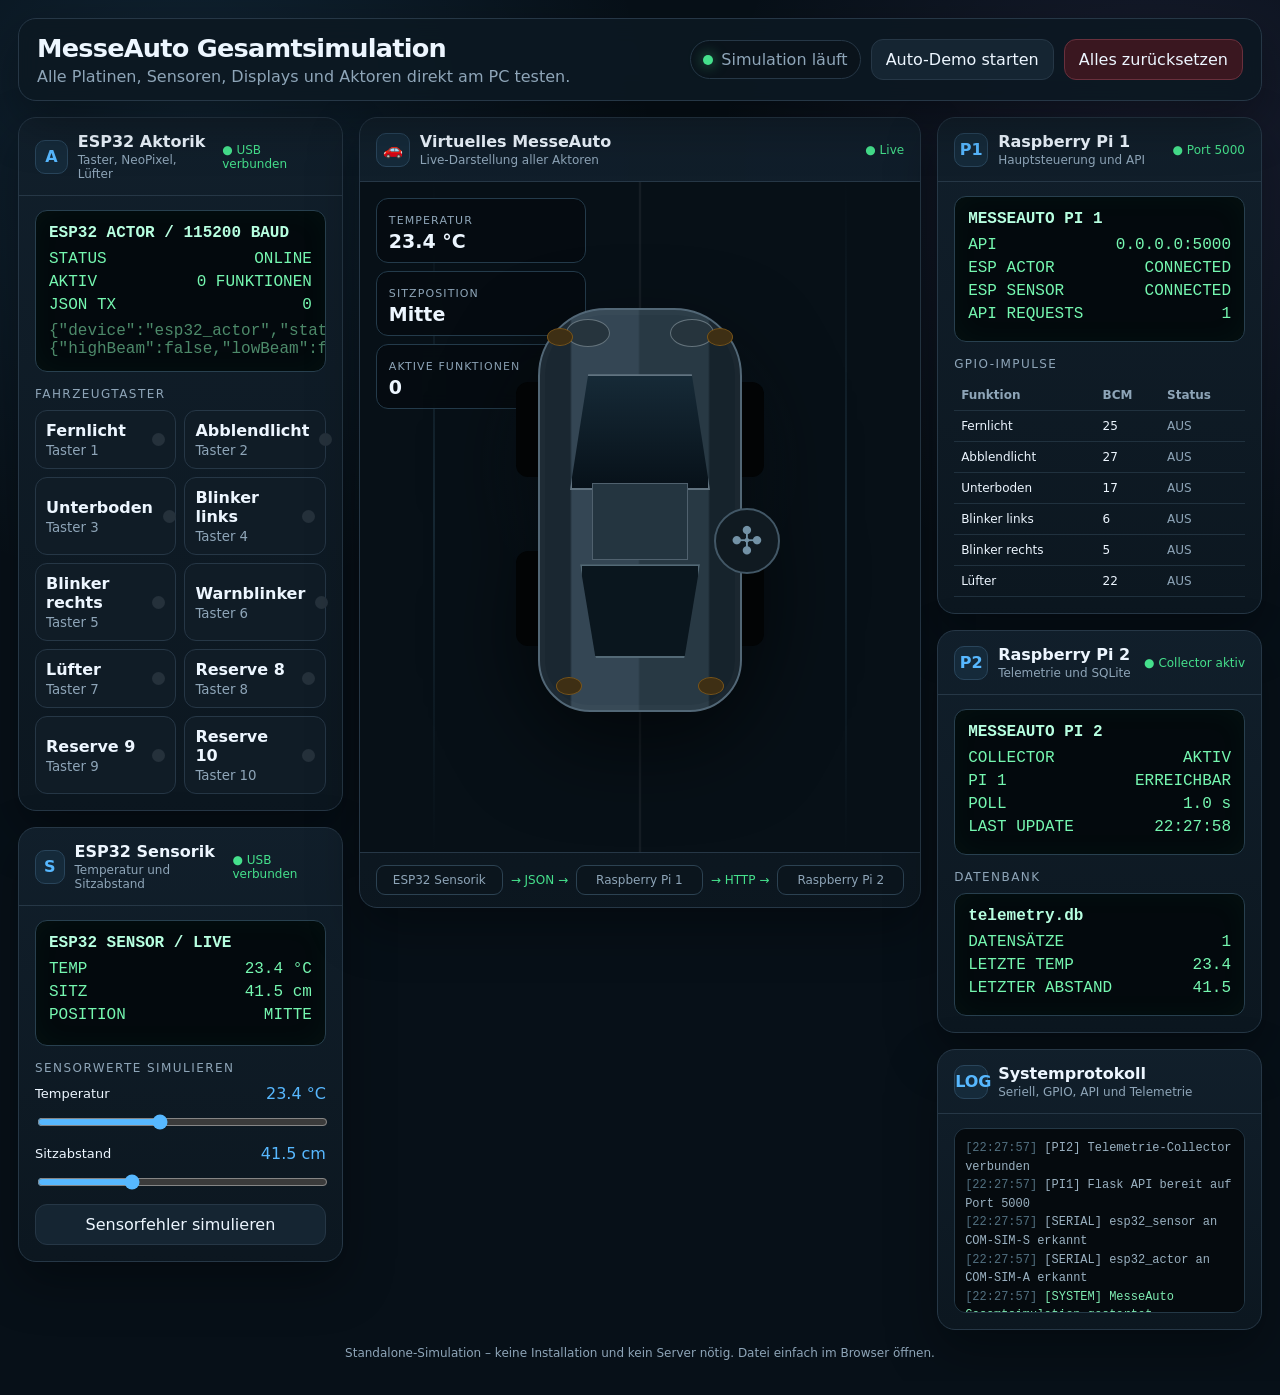
==== simulation/MesseAuto_Simulation.html @ 21290c46 "Add complete PC simulation for all MesseAuto boards" ====
<!DOCTYPE html>
<html lang="de">
<head>
  <meta charset="UTF-8" />
  <meta name="viewport" content="width=device-width, initial-scale=1.0" />
  <title>MesseAuto – Gesamtsimulation</title>
  <style>
    :root {
      --bg: #071018;
      --panel: #0d1822;
      --panel-2: #111f2b;
      --line: #263746;
      --text: #edf6ff;
      --muted: #8ea5b8;
      --ok: #45e08c;
      --warn: #ffb13b;
      --danger: #ff5d6c;
      --blue: #57b8ff;
      --purple: #b28cff;
      --off: #25313b;
      --shadow: 0 20px 50px rgba(0, 0, 0, .34);
    }

    * { box-sizing: border-box; }
    html, body { margin: 0; min-height: 100%; }
    body {
      background:
        radial-gradient(circle at 15% 10%, rgba(87,184,255,.12), transparent 28%),
        radial-gradient(circle at 90% 12%, rgba(178,140,255,.10), transparent 26%),
        var(--bg);
      color: var(--text);
      font-family: Inter, ui-sans-serif, system-ui, -apple-system, BlinkMacSystemFont, "Segoe UI", sans-serif;
    }

    button, input { font: inherit; }
    button { cursor: pointer; }

    .app { width: min(1900px, 100%); margin: 0 auto; padding: 18px; }
    .topbar {
      display: flex;
      gap: 16px;
      align-items: center;
      justify-content: space-between;
      margin-bottom: 16px;
      padding: 14px 18px;
      background: rgba(13,24,34,.92);
      border: 1px solid var(--line);
      border-radius: 18px;
      box-shadow: var(--shadow);
      backdrop-filter: blur(12px);
    }

    .brand h1 { margin: 0; font-size: clamp(22px, 2vw, 34px); letter-spacing: -.03em; }
    .brand p { margin: 4px 0 0; color: var(--muted); }

    .top-actions { display: flex; align-items: center; gap: 10px; flex-wrap: wrap; justify-content: flex-end; }
    .status-pill {
      display: inline-flex; align-items: center; gap: 8px;
      padding: 9px 12px; border-radius: 999px;
      background: #0a131b; border: 1px solid var(--line); color: var(--muted);
    }
    .dot { width: 10px; height: 10px; border-radius: 50%; background: var(--ok); box-shadow: 0 0 14px rgba(69,224,140,.65); }

    .btn {
      border: 1px solid var(--line);
      background: #152532;
      color: var(--text);
      padding: 10px 14px;
      border-radius: 12px;
      transition: transform .12s ease, border-color .12s ease, background .12s ease;
    }
    .btn:hover { transform: translateY(-1px); border-color: #456079; }
    .btn.primary { background: linear-gradient(135deg, #1686d9, #6d55d9); border-color: transparent; }
    .btn.danger { background: #3a1720; border-color: #69303d; }

    .layout {
      display: grid;
      grid-template-columns: minmax(300px, .78fr) minmax(540px, 1.35fr) minmax(300px, .78fr);
      gap: 16px;
      align-items: start;
    }

    .stack { display: grid; gap: 16px; }
    .card {
      background: linear-gradient(180deg, rgba(17,31,43,.98), rgba(12,23,32,.98));
      border: 1px solid var(--line);
      border-radius: 18px;
      box-shadow: var(--shadow);
      overflow: hidden;
    }
    .card-head { display: flex; align-items: center; justify-content: space-between; gap: 12px; padding: 14px 16px; border-bottom: 1px solid var(--line); }
    .card-title { display: flex; align-items: center; gap: 10px; }
    .board-icon { width: 34px; height: 34px; border-radius: 10px; display: grid; place-items: center; background: #152a3a; color: var(--blue); border: 1px solid #29455b; font-weight: 800; }
    .card h2 { margin: 0; font-size: 16px; }
    .sub { color: var(--muted); font-size: 12px; margin-top: 2px; }
    .card-body { padding: 14px 16px 16px; }

    .connection { display: inline-flex; gap: 7px; align-items: center; font-size: 12px; color: var(--ok); }
    .connection.offline { color: var(--danger); }

    .display {
      background: #03090d;
      border: 1px solid #28404f;
      border-radius: 12px;
      min-height: 126px;
      padding: 13px;
      font-family: "SFMono-Regular", Consolas, monospace;
      color: #75f7b0;
      box-shadow: inset 0 0 30px rgba(46,255,133,.04);
      overflow: auto;
    }
    .display .display-title { color: #b7ffe0; font-weight: 700; margin-bottom: 8px; }
    .display-row { display: flex; justify-content: space-between; gap: 14px; margin: 5px 0; }
    .display .dim { color: #4d8a6a; }

    .section-label { margin: 15px 0 9px; color: var(--muted); font-size: 12px; text-transform: uppercase; letter-spacing: .12em; }

    .toggle-grid { display: grid; grid-template-columns: repeat(2, minmax(0, 1fr)); gap: 8px; }
    .switch {
      min-height: 58px;
      border-radius: 12px;
      border: 1px solid var(--line);
      background: #101c26;
      color: var(--text);
      padding: 10px;
      text-align: left;
      display: flex;
      align-items: center;
      justify-content: space-between;
      gap: 10px;
    }
    .switch.on { border-color: rgba(69,224,140,.55); background: rgba(39,117,76,.22); }
    .switch .led { width: 13px; height: 13px; border-radius: 50%; background: var(--off); box-shadow: none; flex: 0 0 auto; }
    .switch.on .led { background: var(--ok); box-shadow: 0 0 13px rgba(69,224,140,.8); }
    .switch small { display: block; color: var(--muted); margin-top: 3px; }

    .sensor-control { display: grid; grid-template-columns: 1fr auto; gap: 9px 12px; align-items: center; margin-bottom: 12px; }
    .sensor-control label { font-size: 13px; }
    .sensor-control output { color: var(--blue); min-width: 72px; text-align: right; }
    input[type="range"] { grid-column: 1 / -1; width: 100%; accent-color: var(--blue); }

    .vehicle-card .card-body { padding: 0; }
    .vehicle-stage {
      position: relative;
      min-height: 670px;
      overflow: hidden;
      background:
        linear-gradient(90deg, transparent 49.7%, rgba(255,255,255,.08) 50%, transparent 50.3%),
        radial-gradient(circle at 50% 42%, rgba(87,184,255,.06), transparent 34%),
        #071017;
    }

    .road-lines { position: absolute; inset: 0; pointer-events: none; opacity: .5; }
    .road-lines::before, .road-lines::after { content: ""; position: absolute; top: 0; bottom: 0; width: 2px; background: linear-gradient(transparent, #264050, transparent); }
    .road-lines::before { left: 13%; }
    .road-lines::after { right: 13%; }

    .car {
      position: absolute;
      left: 50%; top: 49%;
      width: 300px; height: 480px;
      transform: translate(-50%, -50%);
      filter: drop-shadow(0 35px 42px rgba(0,0,0,.55));
    }
    .car-body {
      position: absolute; inset: 38px 48px;
      border-radius: 68px 68px 52px 52px;
      background: linear-gradient(90deg, #1a2731 0 15%, #344654 16% 49%, #283944 50% 84%, #16232c 85%);
      border: 2px solid #526776;
      box-shadow: inset 0 0 0 5px rgba(255,255,255,.02);
    }
    .windshield { position: absolute; left: 80px; right: 80px; top: 104px; height: 116px; background: linear-gradient(#162a37, #071119); border: 2px solid #617380; clip-path: polygon(13% 0, 87% 0, 100% 100%, 0 100%); }
    .rear-window { position: absolute; left: 90px; right: 90px; bottom: 92px; height: 94px; background: #0a161e; border: 2px solid #536976; clip-path: polygon(0 0,100% 0,87% 100%,13% 100%); }
    .roof { position: absolute; left: 102px; right: 102px; top: 213px; bottom: 190px; background: #243540; border: 1px solid #50616e; }

    .wheel { position: absolute; width: 33px; height: 95px; background: #020405; border-radius: 12px; }
    .w1 { left: 26px; top: 112px; } .w2 { right: 26px; top: 112px; }
    .w3 { left: 26px; bottom: 104px; } .w4 { right: 26px; bottom: 104px; }

    .lamp { position: absolute; border-radius: 50%; transition: all .16s ease; }
    .headlamp { top: 49px; width: 44px; height: 28px; background: #26343d; border: 1px solid #64737c; }
    .head-left { left: 76px; } .head-right { right: 76px; }
    .headlamp.low.on { background: #fff5bd; box-shadow: 0 -18px 45px 20px rgba(255,246,185,.34); }
    .headlamp.high.on { background: white; box-shadow: 0 -40px 90px 34px rgba(210,240,255,.5); }

    .indicator { width: 26px; height: 18px; background: #3e2f14; border: 1px solid #79551a; }
    .ind-fl { left: 57px; top: 58px; } .ind-fr { right: 57px; top: 58px; }
    .ind-rl { left: 66px; bottom: 55px; } .ind-rr { right: 66px; bottom: 55px; }
    .indicator.flash { background: #ff9d00; box-shadow: 0 0 25px 8px rgba(255,157,0,.55); }

    .underbody {
      position: absolute; left: 75px; right: 75px; bottom: 29px; height: 18px;
      border-radius: 50%; opacity: 0; transition: opacity .2s;
      background: linear-gradient(90deg, #12d8fa, #6f3cff, #ff4fd8);
      filter: blur(8px); box-shadow: 0 0 55px 20px rgba(109,62,255,.55);
    }
    .underbody.on { opacity: 1; }

    .fan-visual { position: absolute; right: 10px; top: 238px; width: 66px; height: 66px; border: 2px solid #425766; border-radius: 50%; display: grid; place-items: center; background: #101a21; }
    .fan-blade { font-size: 38px; color: #7392a6; transform-origin: center; }
    .fan-visual.on .fan-blade { animation: spin .5s linear infinite; color: var(--blue); }
    @keyframes spin { to { transform: rotate(360deg); } }

    .neopixel-ring { position: absolute; inset: 17px 27px; border-radius: 90px; pointer-events: none; opacity: 0; border: 4px dotted #6e48ff; filter: drop-shadow(0 0 8px #6e48ff); }
    .neopixel-ring.on { opacity: .95; animation: hue 1.8s linear infinite; }
    .neopixel-ring.warning { opacity: 1; border-color: #ff9d00; filter: drop-shadow(0 0 12px #ff9d00); animation: dash .45s steps(2) infinite; }
    @keyframes hue { to { filter: hue-rotate(360deg) drop-shadow(0 0 8px #6e48ff); } }
    @keyframes dash { 50% { opacity: .25; } }

    .vehicle-hud { position: absolute; left: 16px; top: 16px; display: grid; gap: 8px; width: 210px; }
    .hud-box { padding: 10px 12px; border-radius: 12px; background: rgba(5,12,17,.82); border: 1px solid #243b4b; backdrop-filter: blur(8px); }
    .hud-box strong { display: block; font-size: 19px; margin-top: 2px; }
    .hud-box span { color: var(--muted); font-size: 11px; text-transform: uppercase; letter-spacing: .1em; }

    .signal-flow { padding: 12px 16px; border-top: 1px solid var(--line); display: grid; grid-template-columns: 1fr auto 1fr auto 1fr; align-items: center; gap: 8px; color: var(--muted); font-size: 12px; }
    .flow-node { text-align: center; padding: 7px; border: 1px solid #2c4252; background: #0b151d; border-radius: 9px; }
    .arrow { color: var(--ok); animation: pulse 1s ease-in-out infinite; }
    @keyframes pulse { 50% { opacity: .3; } }

    .log { height: 185px; overflow: auto; background: #050a0e; border: 1px solid #243846; border-radius: 12px; padding: 10px; font: 12px/1.55 "SFMono-Regular", Consolas, monospace; }
    .log-line { color: #9ab1c1; white-space: pre-wrap; }
    .log-line .time { color: #527080; }
    .log-line.good { color: #7eeab1; }
    .log-line.warn { color: #ffc66d; }

    .table { width: 100%; border-collapse: collapse; font-size: 12px; }
    .table th, .table td { padding: 8px 7px; border-bottom: 1px solid #20313e; text-align: left; }
    .table th { color: var(--muted); font-weight: 600; }
    .pulse-flash { animation: pulseFlash .32s ease-out; }
    @keyframes pulseFlash { 0% { box-shadow: 0 0 0 0 rgba(87,184,255,.85); } 100% { box-shadow: 0 0 0 20px rgba(87,184,255,0); } }

    .footer-note { margin: 16px 4px 3px; color: var(--muted); font-size: 12px; text-align: center; }

    @media (max-width: 1250px) {
      .layout { grid-template-columns: 1fr 1fr; }
      .vehicle-card { grid-column: 1 / -1; grid-row: 1; }
    }
    @media (max-width: 760px) {
      .app { padding: 8px; }
      .topbar { align-items: flex-start; flex-direction: column; }
      .layout { grid-template-columns: 1fr; }
      .vehicle-card { grid-column: auto; }
      .vehicle-stage { min-height: 580px; }
      .car { transform: translate(-50%, -50%) scale(.78); }
      .toggle-grid { grid-template-columns: 1fr; }
      .signal-flow { grid-template-columns: 1fr; }
      .arrow { transform: rotate(90deg); }
    }
  </style>
</head>
<body>
  <div class="app">
    <header class="topbar">
      <div class="brand">
        <h1>MesseAuto Gesamtsimulation</h1>
        <p>Alle Platinen, Sensoren, Displays und Aktoren direkt am PC testen.</p>
      </div>
      <div class="top-actions">
        <span class="status-pill"><span class="dot"></span> Simulation läuft</span>
        <button class="btn" id="autoDemoBtn">Auto-Demo starten</button>
        <button class="btn danger" id="resetBtn">Alles zurücksetzen</button>
      </div>
    </header>

    <main class="layout">
      <div class="stack">
        <section class="card" id="actorCard">
          <div class="card-head">
            <div class="card-title"><div class="board-icon">A</div><div><h2>ESP32 Aktorik</h2><div class="sub">Taster, NeoPixel, Lüfter</div></div></div>
            <div class="connection" id="actorConn">● USB verbunden</div>
          </div>
          <div class="card-body">
            <div class="display" id="actorDisplay"></div>
            <div class="section-label">Fahrzeugtaster</div>
            <div class="toggle-grid" id="actorButtons"></div>
          </div>
        </section>

        <section class="card">
          <div class="card-head">
            <div class="card-title"><div class="board-icon">S</div><div><h2>ESP32 Sensorik</h2><div class="sub">Temperatur und Sitzabstand</div></div></div>
            <div class="connection" id="sensorConn">● USB verbunden</div>
          </div>
          <div class="card-body">
            <div class="display" id="sensorDisplay"></div>
            <div class="section-label">Sensorwerte simulieren</div>
            <div class="sensor-control">
              <label for="temperature">Temperatur</label><output id="temperatureOut"></output>
              <input id="temperature" type="range" min="-10" max="70" step="0.1" value="23.4" />
            </div>
            <div class="sensor-control">
              <label for="distance">Sitzabstand</label><output id="distanceOut"></output>
              <input id="distance" type="range" min="5" max="120" step="0.5" value="41.5" />
            </div>
            <button class="btn" id="sensorFaultBtn" style="width:100%">Sensorfehler simulieren</button>
          </div>
        </section>
      </div>

      <section class="card vehicle-card">
        <div class="card-head">
          <div class="card-title"><div class="board-icon">🚗</div><div><h2>Virtuelles MesseAuto</h2><div class="sub">Live-Darstellung aller Aktoren</div></div></div>
          <div class="connection">● Live</div>
        </div>
        <div class="card-body">
          <div class="vehicle-stage">
            <div class="road-lines"></div>
            <div class="vehicle-hud">
              <div class="hud-box"><span>Temperatur</span><strong id="hudTemp">23.4 °C</strong></div>
              <div class="hud-box"><span>Sitzposition</span><strong id="hudSeat">Mitte</strong></div>
              <div class="hud-box"><span>Aktive Funktionen</span><strong id="hudActive">0</strong></div>
            </div>

            <div class="car">
              <div class="wheel w1"></div><div class="wheel w2"></div><div class="wheel w3"></div><div class="wheel w4"></div>
              <div class="car-body"></div>
              <div class="windshield"></div>
              <div class="roof"></div>
              <div class="rear-window"></div>
              <div class="neopixel-ring" id="neoRing"></div>
              <div class="lamp headlamp low head-left" id="headLeft"></div>
              <div class="lamp headlamp low head-right" id="headRight"></div>
              <div class="lamp indicator ind-fl" id="indFL"></div><div class="lamp indicator ind-fr" id="indFR"></div>
              <div class="lamp indicator ind-rl" id="indRL"></div><div class="lamp indicator ind-rr" id="indRR"></div>
              <div class="underbody" id="underbody"></div>
              <div class="fan-visual" id="fanVisual"><div class="fan-blade">✣</div></div>
            </div>
          </div>
          <div class="signal-flow">
            <div class="flow-node">ESP32 Sensorik</div><div class="arrow">→ JSON →</div>
            <div class="flow-node">Raspberry Pi 1</div><div class="arrow">→ HTTP →</div>
            <div class="flow-node">Raspberry Pi 2</div>
          </div>
        </div>
      </section>

      <div class="stack">
        <section class="card" id="pi1Card">
          <div class="card-head">
            <div class="card-title"><div class="board-icon">P1</div><div><h2>Raspberry Pi 1</h2><div class="sub">Hauptsteuerung und API</div></div></div>
            <div class="connection">● Port 5000</div>
          </div>
          <div class="card-body">
            <div class="display" id="pi1Display"></div>
            <div class="section-label">GPIO-Impulse</div>
            <table class="table"><thead><tr><th>Funktion</th><th>BCM</th><th>Status</th></tr></thead><tbody id="gpioTable"></tbody></table>
          </div>
        </section>

        <section class="card">
          <div class="card-head">
            <div class="card-title"><div class="board-icon">P2</div><div><h2>Raspberry Pi 2</h2><div class="sub">Telemetrie und SQLite</div></div></div>
            <div class="connection">● Collector aktiv</div>
          </div>
          <div class="card-body">
            <div class="display" id="pi2Display"></div>
            <div class="section-label">Datenbank</div>
            <div class="display" style="min-height:105px" id="dbDisplay"></div>
          </div>
        </section>

        <section class="card">
          <div class="card-head">
            <div class="card-title"><div class="board-icon">LOG</div><div><h2>Systemprotokoll</h2><div class="sub">Seriell, GPIO, API und Telemetrie</div></div></div>
          </div>
          <div class="card-body"><div class="log" id="systemLog"></div></div>
        </section>
      </div>
    </main>

    <div class="footer-note">Standalone-Simulation – keine Installation und kein Server nötig. Datei einfach im Browser öffnen.</div>
  </div>

  <script>
    const functionDefs = [
      { id: 'highBeam', label: 'Fernlicht', gpio: 25, button: 1 },
      { id: 'lowBeam', label: 'Abblendlicht', gpio: 27, button: 2 },
      { id: 'underbody', label: 'Unterboden', gpio: 17, button: 3 },
      { id: 'leftIndicator', label: 'Blinker links', gpio: 6, button: 4 },
      { id: 'rightIndicator', label: 'Blinker rechts', gpio: 5, button: 5 },
      { id: 'hazard', label: 'Warnblinker', gpio: null, button: 6 },
      { id: 'fan', label: 'Lüfter', gpio: 22, button: 7 },
      { id: 'reserve8', label: 'Reserve 8', gpio: null, button: 8 },
      { id: 'reserve9', label: 'Reserve 9', gpio: null, button: 9 },
      { id: 'reserve10', label: 'Reserve 10', gpio: null, button: 10 },
    ];

    const state = {
      functions: Object.fromEntries(functionDefs.map(x => [x.id, false])),
      temperature: 23.4,
      distance: 41.5,
      sensorFault: false,
      blinkPhase: false,
      telemetryRows: 0,
      serialMessages: 0,
      gpioPulses: 0,
      apiRequests: 0,
      autoDemo: false,
      timers: []
    };

    const $ = id => document.getElementById(id);

    function now() { return new Date().toLocaleTimeString('de-DE', { hour12: false }); }
    function log(message, type = '') {
      const line = document.createElement('div');
      line.className = `log-line ${type}`;
      line.innerHTML = `<span class="time">[${now()}]</span> ${message}`;
      $('systemLog').prepend(line);
      while ($('systemLog').children.length > 80) $('systemLog').lastChild.remove();
    }

    function seatPosition(distance) {
      if (distance < 30) return 'Vorne';
      if (distance > 58) return 'Hinten';
      return 'Mitte';
    }

    function activeCount() { return Object.values(state.functions).filter(Boolean).length; }

    function actorPayload() {
      return { device: 'esp32_actor', states: { ...state.functions } };
    }

    function sensorPayload() {
      return {
        device: 'esp32_sensor',
        temperature_c: state.sensorFault ? null : Number(state.temperature.toFixed(1)),
        seat_distance_cm: state.sensorFault ? null : Number(state.distance.toFixed(1))
      };
    }

    function sendSerial(device) {
      state.serialMessages++;
      const payload = device === 'actor' ? actorPayload() : sensorPayload();
      log(`[SERIAL] ${payload.device} → Pi 1: ${JSON.stringify(payload)}`, 'good');
      updateDisplays();
    }

    function pulseGPIO(def) {
      if (def.gpio == null) return;
      state.gpioPulses++;
      state.apiRequests++;
      const card = $('pi1Card');
      card.classList.remove('pulse-flash'); void card.offsetWidth; card.classList.add('pulse-flash');
      log(`[GPIO] Impuls auf BCM ${def.gpio} (${def.label}) – 200 ms`, 'warn');
      log(`[API] POST /api/functions/${def.id}/toggle → 200 OK`, 'good');
    }

    function toggleFunction(id, source = 'Taster') {
      const def = functionDefs.find(x => x.id === id);
      state.functions[id] = !state.functions[id];

      if (id === 'hazard' && state.functions.hazard) {
        state.functions.leftIndicator = false;
        state.functions.rightIndicator = false;
      }
      if ((id === 'leftIndicator' || id === 'rightIndicator') && state.functions[id]) {
        state.functions.hazard = false;
        const other = id === 'leftIndicator' ? 'rightIndicator' : 'leftIndicator';
        state.functions[other] = false;
      }

      pulseGPIO(def);
      log(`[ESP32-ACTOR] ${source} ${def.button}: ${def.label} = ${state.functions[id] ? 'AN' : 'AUS'}`);
      sendSerial('actor');
      render();
    }

    function buildButtons() {
      const wrap = $('actorButtons');
      functionDefs.forEach(def => {
        const btn = document.createElement('button');
        btn.className = 'switch';
        btn.id = `btn-${def.id}`;
        btn.innerHTML = `<div><strong>${def.label}</strong><small>Taster ${def.button}</small></div><span class="led"></span>`;
        btn.addEventListener('click', () => toggleFunction(def.id));
        wrap.appendChild(btn);
      });
    }

    function updateSensorValues() {
      state.temperature = Number($('temperature').value);
      state.distance = Number($('distance').value);
      state.sensorFault = false;
      sendSerial('sensor');
      state.apiRequests++;
      state.telemetryRows++;
      log('[HTTP] Pi 2 fragt /api/state ab → 200 OK');
      render();
    }

    function renderVehicle() {
      const low = state.functions.lowBeam;
      const high = state.functions.highBeam;
      ['headLeft','headRight'].forEach(id => {
        const lamp = $(id);
        lamp.classList.toggle('on', low || high);
        lamp.classList.toggle('high', high);
        lamp.classList.toggle('low', !high);
      });

      $('underbody').classList.toggle('on', state.functions.underbody);
      $('fanVisual').classList.toggle('on', state.functions.fan);
      $('neoRing').classList.toggle('on', state.functions.underbody);
      $('neoRing').classList.toggle('warning', state.functions.hazard && state.blinkPhase);

      const leftFlash = state.blinkPhase && (state.functions.leftIndicator || state.functions.hazard);
      const rightFlash = state.blinkPhase && (state.functions.rightIndicator || state.functions.hazard);
      $('indFL').classList.toggle('flash', leftFlash); $('indRL').classList.toggle('flash', leftFlash);
      $('indFR').classList.toggle('flash', rightFlash); $('indRR').classList.toggle('flash', rightFlash);

      $('hudTemp').textContent = state.sensorFault ? 'FEHLER' : `${state.temperature.toFixed(1)} °C`;
      $('hudSeat').textContent = state.sensorFault ? 'Unbekannt' : seatPosition(state.distance);
      $('hudActive').textContent = activeCount();
    }

    function updateButtons() {
      functionDefs.forEach(def => $('btn-' + def.id)?.classList.toggle('on', state.functions[def.id]));
    }

    function updateDisplays() {
      $('actorDisplay').innerHTML = `
        <div class="display-title">ESP32 ACTOR / 115200 BAUD</div>
        <div class="display-row"><span>STATUS</span><span>ONLINE</span></div>
        <div class="display-row"><span>AKTIV</span><span>${activeCount()} FUNKTIONEN</span></div>
        <div class="display-row"><span>JSON TX</span><span>${state.serialMessages}</span></div>
        <div class="dim" style="margin-top:8px">${JSON.stringify(actorPayload()).slice(0, 100)}...</div>`;

      $('sensorDisplay').innerHTML = `
        <div class="display-title">ESP32 SENSOR / LIVE</div>
        <div class="display-row"><span>TEMP</span><span>${state.sensorFault ? 'ERROR' : state.temperature.toFixed(1) + ' °C'}</span></div>
        <div class="display-row"><span>SITZ</span><span>${state.sensorFault ? 'ERROR' : state.distance.toFixed(1) + ' cm'}</span></div>
        <div class="display-row"><span>POSITION</span><span>${state.sensorFault ? '-' : seatPosition(state.distance).toUpperCase()}</span></div>`;

      $('pi1Display').innerHTML = `
        <div class="display-title">MESSEAUTO PI 1</div>
        <div class="display-row"><span>API</span><span>0.0.0.0:5000</span></div>
        <div class="display-row"><span>ESP ACTOR</span><span>CONNECTED</span></div>
        <div class="display-row"><span>ESP SENSOR</span><span>CONNECTED</span></div>
        <div class="display-row"><span>API REQUESTS</span><span>${state.apiRequests}</span></div>`;

      $('pi2Display').innerHTML = `
        <div class="display-title">MESSEAUTO PI 2</div>
        <div class="display-row"><span>COLLECTOR</span><span>AKTIV</span></div>
        <div class="display-row"><span>PI 1</span><span>ERREICHBAR</span></div>
        <div class="display-row"><span>POLL</span><span>1.0 s</span></div>
        <div class="display-row"><span>LAST UPDATE</span><span>${now()}</span></div>`;

      $('dbDisplay').innerHTML = `
        <div class="display-title">telemetry.db</div>
        <div class="display-row"><span>DATENSÄTZE</span><span>${state.telemetryRows}</span></div>
        <div class="display-row"><span>LETZTE TEMP</span><span>${state.sensorFault ? 'NULL' : state.temperature.toFixed(1)}</span></div>
        <div class="display-row"><span>LETZTER ABSTAND</span><span>${state.sensorFault ? 'NULL' : state.distance.toFixed(1)}</span></div>`;

      $('temperatureOut').textContent = `${state.temperature.toFixed(1)} °C`;
      $('distanceOut').textContent = `${state.distance.toFixed(1)} cm`;
    }

    function updateGPIO() {
      const tbody = $('gpioTable'); tbody.innerHTML = '';
      functionDefs.filter(d => d.gpio != null).forEach(def => {
        const tr = document.createElement('tr');
        tr.innerHTML = `<td>${def.label}</td><td>${def.gpio}</td><td style="color:${state.functions[def.id] ? 'var(--ok)' : 'var(--muted)'}">${state.functions[def.id] ? 'AN' : 'AUS'}</td>`;
        tbody.appendChild(tr);
      });
    }

    function render() { updateButtons(); updateDisplays(); updateGPIO(); renderVehicle(); }

    function resetAll() {
      Object.keys(state.functions).forEach(k => state.functions[k] = false);
      state.temperature = 23.4; state.distance = 41.5; state.sensorFault = false;
      state.telemetryRows = 0; state.serialMessages = 0; state.gpioPulses = 0; state.apiRequests = 0;
      $('temperature').value = state.temperature; $('distance').value = state.distance;
      log('[SYSTEM] Simulation vollständig zurückgesetzt', 'warn');
      render();
    }

    function stopDemo() {
      state.autoDemo = false;
      state.timers.forEach(clearTimeout); state.timers = [];
      $('autoDemoBtn').textContent = 'Auto-Demo starten';
    }

    function startDemo() {
      if (state.autoDemo) { stopDemo(); log('[DEMO] Auto-Demo gestoppt'); return; }
      resetAll(); state.autoDemo = true; $('autoDemoBtn').textContent = 'Auto-Demo stoppen';
      const sequence = [
        [500, () => toggleFunction('lowBeam', 'Demo')],
        [1300, () => toggleFunction('underbody', 'Demo')],
        [2200, () => toggleFunction('leftIndicator', 'Demo')],
        [4200, () => toggleFunction('leftIndicator', 'Demo')],
        [4700, () => toggleFunction('hazard', 'Demo')],
        [7000, () => toggleFunction('fan', 'Demo')],
        [7800, () => { $('temperature').value = 42.5; $('distance').value = 24; updateSensorValues(); }],
        [9700, () => { toggleFunction('hazard', 'Demo'); toggleFunction('highBeam', 'Demo'); }],
        [11500, () => { stopDemo(); log('[DEMO] Auto-Demo abgeschlossen', 'good'); }]
      ];
      state.timers = sequence.map(([delay, fn]) => setTimeout(fn, delay));
      log('[DEMO] Automatische Gesamtsimulation gestartet', 'good');
    }

    $('temperature').addEventListener('input', updateSensorValues);
    $('distance').addEventListener('input', updateSensorValues);
    $('sensorFaultBtn').addEventListener('click', () => {
      state.sensorFault = !state.sensorFault;
      state.telemetryRows++; state.apiRequests++;
      log(`[ESP32-SENSOR] Sensorfehler ${state.sensorFault ? 'AKTIV' : 'BEHOBEN'}`, state.sensorFault ? 'warn' : 'good');
      sendSerial('sensor'); render();
    });
    $('resetBtn').addEventListener('click', () => { stopDemo(); resetAll(); });
    $('autoDemoBtn').addEventListener('click', startDemo);

    setInterval(() => { state.blinkPhase = !state.blinkPhase; renderVehicle(); }, 430);
    setInterval(() => {
      state.telemetryRows++; state.apiRequests++;
      if (state.telemetryRows % 5 === 0) log(`[PI2] Telemetrie-Datensatz #${state.telemetryRows} in SQLite gespeichert`);
      updateDisplays();
    }, 1000);

    buildButtons();
    render();
    log('[SYSTEM] MesseAuto Gesamtsimulation gestartet', 'good');
    log('[SERIAL] esp32_actor an COM-SIM-A erkannt');
    log('[SERIAL] esp32_sensor an COM-SIM-S erkannt');
    log('[PI1] Flask API bereit auf Port 5000');
    log('[PI2] Telemetrie-Collector verbunden');
  </script>
</body>
</html>
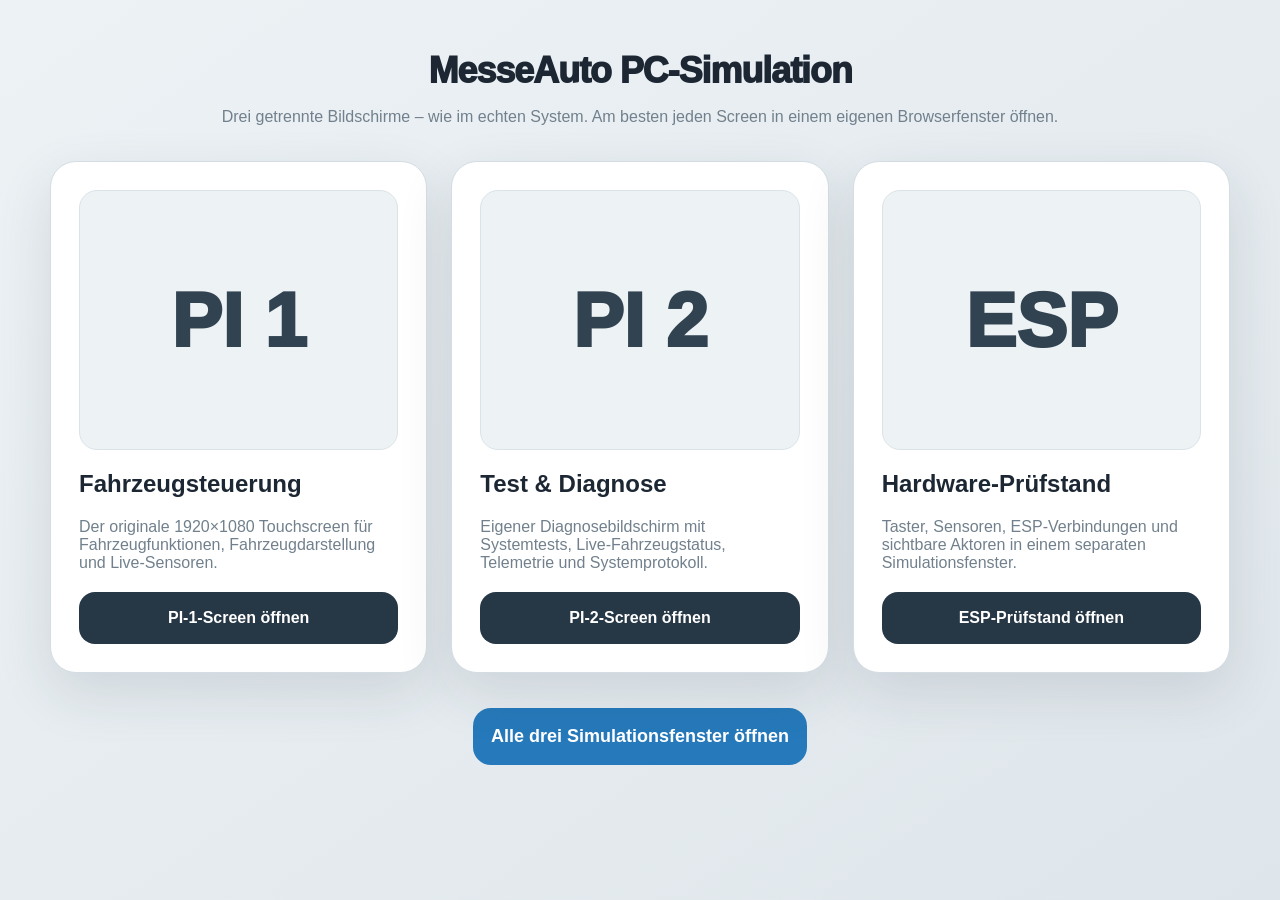
==== commit 8cef38d8: "Redirect old simulation to new screen launcher" ====
--- a/simulation/MesseAuto_Simulation.html
+++ b/simulation/MesseAuto_Simulation.html
@@ -1,631 +1 @@
-<!DOCTYPE html>
-<html lang="de">
-<head>
-  <meta charset="UTF-8" />
-  <meta name="viewport" content="width=device-width, initial-scale=1.0" />
-  <title>MesseAuto – Gesamtsimulation</title>
-  <style>
-    :root {
-      --bg: #071018;
-      --panel: #0d1822;
-      --panel-2: #111f2b;
-      --line: #263746;
-      --text: #edf6ff;
-      --muted: #8ea5b8;
-      --ok: #45e08c;
-      --warn: #ffb13b;
-      --danger: #ff5d6c;
-      --blue: #57b8ff;
-      --purple: #b28cff;
-      --off: #25313b;
-      --shadow: 0 20px 50px rgba(0, 0, 0, .34);
-    }
-
-    * { box-sizing: border-box; }
-    html, body { margin: 0; min-height: 100%; }
-    body {
-      background:
-        radial-gradient(circle at 15% 10%, rgba(87,184,255,.12), transparent 28%),
-        radial-gradient(circle at 90% 12%, rgba(178,140,255,.10), transparent 26%),
-        var(--bg);
-      color: var(--text);
-      font-family: Inter, ui-sans-serif, system-ui, -apple-system, BlinkMacSystemFont, "Segoe UI", sans-serif;
-    }
-
-    button, input { font: inherit; }
-    button { cursor: pointer; }
-
-    .app { width: min(1900px, 100%); margin: 0 auto; padding: 18px; }
-    .topbar {
-      display: flex;
-      gap: 16px;
-      align-items: center;
-      justify-content: space-between;
-      margin-bottom: 16px;
-      padding: 14px 18px;
-      background: rgba(13,24,34,.92);
-      border: 1px solid var(--line);
-      border-radius: 18px;
-      box-shadow: var(--shadow);
-      backdrop-filter: blur(12px);
-    }
-
-    .brand h1 { margin: 0; font-size: clamp(22px, 2vw, 34px); letter-spacing: -.03em; }
-    .brand p { margin: 4px 0 0; color: var(--muted); }
-
-    .top-actions { display: flex; align-items: center; gap: 10px; flex-wrap: wrap; justify-content: flex-end; }
-    .status-pill {
-      display: inline-flex; align-items: center; gap: 8px;
-      padding: 9px 12px; border-radius: 999px;
-      background: #0a131b; border: 1px solid var(--line); color: var(--muted);
-    }
-    .dot { width: 10px; height: 10px; border-radius: 50%; background: var(--ok); box-shadow: 0 0 14px rgba(69,224,140,.65); }
-
-    .btn {
-      border: 1px solid var(--line);
-      background: #152532;
-      color: var(--text);
-      padding: 10px 14px;
-      border-radius: 12px;
-      transition: transform .12s ease, border-color .12s ease, background .12s ease;
-    }
-    .btn:hover { transform: translateY(-1px); border-color: #456079; }
-    .btn.primary { background: linear-gradient(135deg, #1686d9, #6d55d9); border-color: transparent; }
-    .btn.danger { background: #3a1720; border-color: #69303d; }
-
-    .layout {
-      display: grid;
-      grid-template-columns: minmax(300px, .78fr) minmax(540px, 1.35fr) minmax(300px, .78fr);
-      gap: 16px;
-      align-items: start;
-    }
-
-    .stack { display: grid; gap: 16px; }
-    .card {
-      background: linear-gradient(180deg, rgba(17,31,43,.98), rgba(12,23,32,.98));
-      border: 1px solid var(--line);
-      border-radius: 18px;
-      box-shadow: var(--shadow);
-      overflow: hidden;
-    }
-    .card-head { display: flex; align-items: center; justify-content: space-between; gap: 12px; padding: 14px 16px; border-bottom: 1px solid var(--line); }
-    .card-title { display: flex; align-items: center; gap: 10px; }
-    .board-icon { width: 34px; height: 34px; border-radius: 10px; display: grid; place-items: center; background: #152a3a; color: var(--blue); border: 1px solid #29455b; font-weight: 800; }
-    .card h2 { margin: 0; font-size: 16px; }
-    .sub { color: var(--muted); font-size: 12px; margin-top: 2px; }
-    .card-body { padding: 14px 16px 16px; }
-
-    .connection { display: inline-flex; gap: 7px; align-items: center; font-size: 12px; color: var(--ok); }
-    .connection.offline { color: var(--danger); }
-
-    .display {
-      background: #03090d;
-      border: 1px solid #28404f;
-      border-radius: 12px;
-      min-height: 126px;
-      padding: 13px;
-      font-family: "SFMono-Regular", Consolas, monospace;
-      color: #75f7b0;
-      box-shadow: inset 0 0 30px rgba(46,255,133,.04);
-      overflow: auto;
-    }
-    .display .display-title { color: #b7ffe0; font-weight: 700; margin-bottom: 8px; }
-    .display-row { display: flex; justify-content: space-between; gap: 14px; margin: 5px 0; }
-    .display .dim { color: #4d8a6a; }
-
-    .section-label { margin: 15px 0 9px; color: var(--muted); font-size: 12px; text-transform: uppercase; letter-spacing: .12em; }
-
-    .toggle-grid { display: grid; grid-template-columns: repeat(2, minmax(0, 1fr)); gap: 8px; }
-    .switch {
-      min-height: 58px;
-      border-radius: 12px;
-      border: 1px solid var(--line);
-      background: #101c26;
-      color: var(--text);
-      padding: 10px;
-      text-align: left;
-      display: flex;
-      align-items: center;
-      justify-content: space-between;
-      gap: 10px;
-    }
-    .switch.on { border-color: rgba(69,224,140,.55); background: rgba(39,117,76,.22); }
-    .switch .led { width: 13px; height: 13px; border-radius: 50%; background: var(--off); box-shadow: none; flex: 0 0 auto; }
-    .switch.on .led { background: var(--ok); box-shadow: 0 0 13px rgba(69,224,140,.8); }
-    .switch small { display: block; color: var(--muted); margin-top: 3px; }
-
-    .sensor-control { display: grid; grid-template-columns: 1fr auto; gap: 9px 12px; align-items: center; margin-bottom: 12px; }
-    .sensor-control label { font-size: 13px; }
-    .sensor-control output { color: var(--blue); min-width: 72px; text-align: right; }
-    input[type="range"] { grid-column: 1 / -1; width: 100%; accent-color: var(--blue); }
-
-    .vehicle-card .card-body { padding: 0; }
-    .vehicle-stage {
-      position: relative;
-      min-height: 670px;
-      overflow: hidden;
-      background:
-        linear-gradient(90deg, transparent 49.7%, rgba(255,255,255,.08) 50%, transparent 50.3%),
-        radial-gradient(circle at 50% 42%, rgba(87,184,255,.06), transparent 34%),
-        #071017;
-    }
-
-    .road-lines { position: absolute; inset: 0; pointer-events: none; opacity: .5; }
-    .road-lines::before, .road-lines::after { content: ""; position: absolute; top: 0; bottom: 0; width: 2px; background: linear-gradient(transparent, #264050, transparent); }
-    .road-lines::before { left: 13%; }
-    .road-lines::after { right: 13%; }
-
-    .car {
-      position: absolute;
-      left: 50%; top: 49%;
-      width: 300px; height: 480px;
-      transform: translate(-50%, -50%);
-      filter: drop-shadow(0 35px 42px rgba(0,0,0,.55));
-    }
-    .car-body {
-      position: absolute; inset: 38px 48px;
-      border-radius: 68px 68px 52px 52px;
-      background: linear-gradient(90deg, #1a2731 0 15%, #344654 16% 49%, #283944 50% 84%, #16232c 85%);
-      border: 2px solid #526776;
-      box-shadow: inset 0 0 0 5px rgba(255,255,255,.02);
-    }
-    .windshield { position: absolute; left: 80px; right: 80px; top: 104px; height: 116px; background: linear-gradient(#162a37, #071119); border: 2px solid #617380; clip-path: polygon(13% 0, 87% 0, 100% 100%, 0 100%); }
-    .rear-window { position: absolute; left: 90px; right: 90px; bottom: 92px; height: 94px; background: #0a161e; border: 2px solid #536976; clip-path: polygon(0 0,100% 0,87% 100%,13% 100%); }
-    .roof { position: absolute; left: 102px; right: 102px; top: 213px; bottom: 190px; background: #243540; border: 1px solid #50616e; }
-
-    .wheel { position: absolute; width: 33px; height: 95px; background: #020405; border-radius: 12px; }
-    .w1 { left: 26px; top: 112px; } .w2 { right: 26px; top: 112px; }
-    .w3 { left: 26px; bottom: 104px; } .w4 { right: 26px; bottom: 104px; }
-
-    .lamp { position: absolute; border-radius: 50%; transition: all .16s ease; }
-    .headlamp { top: 49px; width: 44px; height: 28px; background: #26343d; border: 1px solid #64737c; }
-    .head-left { left: 76px; } .head-right { right: 76px; }
-    .headlamp.low.on { background: #fff5bd; box-shadow: 0 -18px 45px 20px rgba(255,246,185,.34); }
-    .headlamp.high.on { background: white; box-shadow: 0 -40px 90px 34px rgba(210,240,255,.5); }
-
-    .indicator { width: 26px; height: 18px; background: #3e2f14; border: 1px solid #79551a; }
-    .ind-fl { left: 57px; top: 58px; } .ind-fr { right: 57px; top: 58px; }
-    .ind-rl { left: 66px; bottom: 55px; } .ind-rr { right: 66px; bottom: 55px; }
-    .indicator.flash { background: #ff9d00; box-shadow: 0 0 25px 8px rgba(255,157,0,.55); }
-
-    .underbody {
-      position: absolute; left: 75px; right: 75px; bottom: 29px; height: 18px;
-      border-radius: 50%; opacity: 0; transition: opacity .2s;
-      background: linear-gradient(90deg, #12d8fa, #6f3cff, #ff4fd8);
-      filter: blur(8px); box-shadow: 0 0 55px 20px rgba(109,62,255,.55);
-    }
-    .underbody.on { opacity: 1; }
-
-    .fan-visual { position: absolute; right: 10px; top: 238px; width: 66px; height: 66px; border: 2px solid #425766; border-radius: 50%; display: grid; place-items: center; background: #101a21; }
-    .fan-blade { font-size: 38px; color: #7392a6; transform-origin: center; }
-    .fan-visual.on .fan-blade { animation: spin .5s linear infinite; color: var(--blue); }
-    @keyframes spin { to { transform: rotate(360deg); } }
-
-    .neopixel-ring { position: absolute; inset: 17px 27px; border-radius: 90px; pointer-events: none; opacity: 0; border: 4px dotted #6e48ff; filter: drop-shadow(0 0 8px #6e48ff); }
-    .neopixel-ring.on { opacity: .95; animation: hue 1.8s linear infinite; }
-    .neopixel-ring.warning { opacity: 1; border-color: #ff9d00; filter: drop-shadow(0 0 12px #ff9d00); animation: dash .45s steps(2) infinite; }
-    @keyframes hue { to { filter: hue-rotate(360deg) drop-shadow(0 0 8px #6e48ff); } }
-    @keyframes dash { 50% { opacity: .25; } }
-
-    .vehicle-hud { position: absolute; left: 16px; top: 16px; display: grid; gap: 8px; width: 210px; }
-    .hud-box { padding: 10px 12px; border-radius: 12px; background: rgba(5,12,17,.82); border: 1px solid #243b4b; backdrop-filter: blur(8px); }
-    .hud-box strong { display: block; font-size: 19px; margin-top: 2px; }
-    .hud-box span { color: var(--muted); font-size: 11px; text-transform: uppercase; letter-spacing: .1em; }
-
-    .signal-flow { padding: 12px 16px; border-top: 1px solid var(--line); display: grid; grid-template-columns: 1fr auto 1fr auto 1fr; align-items: center; gap: 8px; color: var(--muted); font-size: 12px; }
-    .flow-node { text-align: center; padding: 7px; border: 1px solid #2c4252; background: #0b151d; border-radius: 9px; }
-    .arrow { color: var(--ok); animation: pulse 1s ease-in-out infinite; }
-    @keyframes pulse { 50% { opacity: .3; } }
-
-    .log { height: 185px; overflow: auto; background: #050a0e; border: 1px solid #243846; border-radius: 12px; padding: 10px; font: 12px/1.55 "SFMono-Regular", Consolas, monospace; }
-    .log-line { color: #9ab1c1; white-space: pre-wrap; }
-    .log-line .time { color: #527080; }
-    .log-line.good { color: #7eeab1; }
-    .log-line.warn { color: #ffc66d; }
-
-    .table { width: 100%; border-collapse: collapse; font-size: 12px; }
-    .table th, .table td { padding: 8px 7px; border-bottom: 1px solid #20313e; text-align: left; }
-    .table th { color: var(--muted); font-weight: 600; }
-    .pulse-flash { animation: pulseFlash .32s ease-out; }
-    @keyframes pulseFlash { 0% { box-shadow: 0 0 0 0 rgba(87,184,255,.85); } 100% { box-shadow: 0 0 0 20px rgba(87,184,255,0); } }
-
-    .footer-note { margin: 16px 4px 3px; color: var(--muted); font-size: 12px; text-align: center; }
-
-    @media (max-width: 1250px) {
-      .layout { grid-template-columns: 1fr 1fr; }
-      .vehicle-card { grid-column: 1 / -1; grid-row: 1; }
-    }
-    @media (max-width: 760px) {
-      .app { padding: 8px; }
-      .topbar { align-items: flex-start; flex-direction: column; }
-      .layout { grid-template-columns: 1fr; }
-      .vehicle-card { grid-column: auto; }
-      .vehicle-stage { min-height: 580px; }
-      .car { transform: translate(-50%, -50%) scale(.78); }
-      .toggle-grid { grid-template-columns: 1fr; }
-      .signal-flow { grid-template-columns: 1fr; }
-      .arrow { transform: rotate(90deg); }
-    }
-  </style>
-</head>
-<body>
-  <div class="app">
-    <header class="topbar">
-      <div class="brand">
-        <h1>MesseAuto Gesamtsimulation</h1>
-        <p>Alle Platinen, Sensoren, Displays und Aktoren direkt am PC testen.</p>
-      </div>
-      <div class="top-actions">
-        <span class="status-pill"><span class="dot"></span> Simulation läuft</span>
-        <button class="btn" id="autoDemoBtn">Auto-Demo starten</button>
-        <button class="btn danger" id="resetBtn">Alles zurücksetzen</button>
-      </div>
-    </header>
-
-    <main class="layout">
-      <div class="stack">
-        <section class="card" id="actorCard">
-          <div class="card-head">
-            <div class="card-title"><div class="board-icon">A</div><div><h2>ESP32 Aktorik</h2><div class="sub">Taster, NeoPixel, Lüfter</div></div></div>
-            <div class="connection" id="actorConn">● USB verbunden</div>
-          </div>
-          <div class="card-body">
-            <div class="display" id="actorDisplay"></div>
-            <div class="section-label">Fahrzeugtaster</div>
-            <div class="toggle-grid" id="actorButtons"></div>
-          </div>
-        </section>
-
-        <section class="card">
-          <div class="card-head">
-            <div class="card-title"><div class="board-icon">S</div><div><h2>ESP32 Sensorik</h2><div class="sub">Temperatur und Sitzabstand</div></div></div>
-            <div class="connection" id="sensorConn">● USB verbunden</div>
-          </div>
-          <div class="card-body">
-            <div class="display" id="sensorDisplay"></div>
-            <div class="section-label">Sensorwerte simulieren</div>
-            <div class="sensor-control">
-              <label for="temperature">Temperatur</label><output id="temperatureOut"></output>
-              <input id="temperature" type="range" min="-10" max="70" step="0.1" value="23.4" />
-            </div>
-            <div class="sensor-control">
-              <label for="distance">Sitzabstand</label><output id="distanceOut"></output>
-              <input id="distance" type="range" min="5" max="120" step="0.5" value="41.5" />
-            </div>
-            <button class="btn" id="sensorFaultBtn" style="width:100%">Sensorfehler simulieren</button>
-          </div>
-        </section>
-      </div>
-
-      <section class="card vehicle-card">
-        <div class="card-head">
-          <div class="card-title"><div class="board-icon">🚗</div><div><h2>Virtuelles MesseAuto</h2><div class="sub">Live-Darstellung aller Aktoren</div></div></div>
-          <div class="connection">● Live</div>
-        </div>
-        <div class="card-body">
-          <div class="vehicle-stage">
-            <div class="road-lines"></div>
-            <div class="vehicle-hud">
-              <div class="hud-box"><span>Temperatur</span><strong id="hudTemp">23.4 °C</strong></div>
-              <div class="hud-box"><span>Sitzposition</span><strong id="hudSeat">Mitte</strong></div>
-              <div class="hud-box"><span>Aktive Funktionen</span><strong id="hudActive">0</strong></div>
-            </div>
-
-            <div class="car">
-              <div class="wheel w1"></div><div class="wheel w2"></div><div class="wheel w3"></div><div class="wheel w4"></div>
-              <div class="car-body"></div>
-              <div class="windshield"></div>
-              <div class="roof"></div>
-              <div class="rear-window"></div>
-              <div class="neopixel-ring" id="neoRing"></div>
-              <div class="lamp headlamp low head-left" id="headLeft"></div>
-              <div class="lamp headlamp low head-right" id="headRight"></div>
-              <div class="lamp indicator ind-fl" id="indFL"></div><div class="lamp indicator ind-fr" id="indFR"></div>
-              <div class="lamp indicator ind-rl" id="indRL"></div><div class="lamp indicator ind-rr" id="indRR"></div>
-              <div class="underbody" id="underbody"></div>
-              <div class="fan-visual" id="fanVisual"><div class="fan-blade">✣</div></div>
-            </div>
-          </div>
-          <div class="signal-flow">
-            <div class="flow-node">ESP32 Sensorik</div><div class="arrow">→ JSON →</div>
-            <div class="flow-node">Raspberry Pi 1</div><div class="arrow">→ HTTP →</div>
-            <div class="flow-node">Raspberry Pi 2</div>
-          </div>
-        </div>
-      </section>
-
-      <div class="stack">
-        <section class="card" id="pi1Card">
-          <div class="card-head">
-            <div class="card-title"><div class="board-icon">P1</div><div><h2>Raspberry Pi 1</h2><div class="sub">Hauptsteuerung und API</div></div></div>
-            <div class="connection">● Port 5000</div>
-          </div>
-          <div class="card-body">
-            <div class="display" id="pi1Display"></div>
-            <div class="section-label">GPIO-Impulse</div>
-            <table class="table"><thead><tr><th>Funktion</th><th>BCM</th><th>Status</th></tr></thead><tbody id="gpioTable"></tbody></table>
-          </div>
-        </section>
-
-        <section class="card">
-          <div class="card-head">
-            <div class="card-title"><div class="board-icon">P2</div><div><h2>Raspberry Pi 2</h2><div class="sub">Telemetrie und SQLite</div></div></div>
-            <div class="connection">● Collector aktiv</div>
-          </div>
-          <div class="card-body">
-            <div class="display" id="pi2Display"></div>
-            <div class="section-label">Datenbank</div>
-            <div class="display" style="min-height:105px" id="dbDisplay"></div>
-          </div>
-        </section>
-
-        <section class="card">
-          <div class="card-head">
-            <div class="card-title"><div class="board-icon">LOG</div><div><h2>Systemprotokoll</h2><div class="sub">Seriell, GPIO, API und Telemetrie</div></div></div>
-          </div>
-          <div class="card-body"><div class="log" id="systemLog"></div></div>
-        </section>
-      </div>
-    </main>
-
-    <div class="footer-note">Standalone-Simulation – keine Installation und kein Server nötig. Datei einfach im Browser öffnen.</div>
-  </div>
-
-  <script>
-    const functionDefs = [
-      { id: 'highBeam', label: 'Fernlicht', gpio: 25, button: 1 },
-      { id: 'lowBeam', label: 'Abblendlicht', gpio: 27, button: 2 },
-      { id: 'underbody', label: 'Unterboden', gpio: 17, button: 3 },
-      { id: 'leftIndicator', label: 'Blinker links', gpio: 6, button: 4 },
-      { id: 'rightIndicator', label: 'Blinker rechts', gpio: 5, button: 5 },
-      { id: 'hazard', label: 'Warnblinker', gpio: null, button: 6 },
-      { id: 'fan', label: 'Lüfter', gpio: 22, button: 7 },
-      { id: 'reserve8', label: 'Reserve 8', gpio: null, button: 8 },
-      { id: 'reserve9', label: 'Reserve 9', gpio: null, button: 9 },
-      { id: 'reserve10', label: 'Reserve 10', gpio: null, button: 10 },
-    ];
-
-    const state = {
-      functions: Object.fromEntries(functionDefs.map(x => [x.id, false])),
-      temperature: 23.4,
-      distance: 41.5,
-      sensorFault: false,
-      blinkPhase: false,
-      telemetryRows: 0,
-      serialMessages: 0,
-      gpioPulses: 0,
-      apiRequests: 0,
-      autoDemo: false,
-      timers: []
-    };
-
-    const $ = id => document.getElementById(id);
-
-    function now() { return new Date().toLocaleTimeString('de-DE', { hour12: false }); }
-    function log(message, type = '') {
-      const line = document.createElement('div');
-      line.className = `log-line ${type}`;
-      line.innerHTML = `<span class="time">[${now()}]</span> ${message}`;
-      $('systemLog').prepend(line);
-      while ($('systemLog').children.length > 80) $('systemLog').lastChild.remove();
-    }
-
-    function seatPosition(distance) {
-      if (distance < 30) return 'Vorne';
-      if (distance > 58) return 'Hinten';
-      return 'Mitte';
-    }
-
-    function activeCount() { return Object.values(state.functions).filter(Boolean).length; }
-
-    function actorPayload() {
-      return { device: 'esp32_actor', states: { ...state.functions } };
-    }
-
-    function sensorPayload() {
-      return {
-        device: 'esp32_sensor',
-        temperature_c: state.sensorFault ? null : Number(state.temperature.toFixed(1)),
-        seat_distance_cm: state.sensorFault ? null : Number(state.distance.toFixed(1))
-      };
-    }
-
-    function sendSerial(device) {
-      state.serialMessages++;
-      const payload = device === 'actor' ? actorPayload() : sensorPayload();
-      log(`[SERIAL] ${payload.device} → Pi 1: ${JSON.stringify(payload)}`, 'good');
-      updateDisplays();
-    }
-
-    function pulseGPIO(def) {
-      if (def.gpio == null) return;
-      state.gpioPulses++;
-      state.apiRequests++;
-      const card = $('pi1Card');
-      card.classList.remove('pulse-flash'); void card.offsetWidth; card.classList.add('pulse-flash');
-      log(`[GPIO] Impuls auf BCM ${def.gpio} (${def.label}) – 200 ms`, 'warn');
-      log(`[API] POST /api/functions/${def.id}/toggle → 200 OK`, 'good');
-    }
-
-    function toggleFunction(id, source = 'Taster') {
-      const def = functionDefs.find(x => x.id === id);
-      state.functions[id] = !state.functions[id];
-
-      if (id === 'hazard' && state.functions.hazard) {
-        state.functions.leftIndicator = false;
-        state.functions.rightIndicator = false;
-      }
-      if ((id === 'leftIndicator' || id === 'rightIndicator') && state.functions[id]) {
-        state.functions.hazard = false;
-        const other = id === 'leftIndicator' ? 'rightIndicator' : 'leftIndicator';
-        state.functions[other] = false;
-      }
-
-      pulseGPIO(def);
-      log(`[ESP32-ACTOR] ${source} ${def.button}: ${def.label} = ${state.functions[id] ? 'AN' : 'AUS'}`);
-      sendSerial('actor');
-      render();
-    }
-
-    function buildButtons() {
-      const wrap = $('actorButtons');
-      functionDefs.forEach(def => {
-        const btn = document.createElement('button');
-        btn.className = 'switch';
-        btn.id = `btn-${def.id}`;
-        btn.innerHTML = `<div><strong>${def.label}</strong><small>Taster ${def.button}</small></div><span class="led"></span>`;
-        btn.addEventListener('click', () => toggleFunction(def.id));
-        wrap.appendChild(btn);
-      });
-    }
-
-    function updateSensorValues() {
-      state.temperature = Number($('temperature').value);
-      state.distance = Number($('distance').value);
-      state.sensorFault = false;
-      sendSerial('sensor');
-      state.apiRequests++;
-      state.telemetryRows++;
-      log('[HTTP] Pi 2 fragt /api/state ab → 200 OK');
-      render();
-    }
-
-    function renderVehicle() {
-      const low = state.functions.lowBeam;
-      const high = state.functions.highBeam;
-      ['headLeft','headRight'].forEach(id => {
-        const lamp = $(id);
-        lamp.classList.toggle('on', low || high);
-        lamp.classList.toggle('high', high);
-        lamp.classList.toggle('low', !high);
-      });
-
-      $('underbody').classList.toggle('on', state.functions.underbody);
-      $('fanVisual').classList.toggle('on', state.functions.fan);
-      $('neoRing').classList.toggle('on', state.functions.underbody);
-      $('neoRing').classList.toggle('warning', state.functions.hazard && state.blinkPhase);
-
-      const leftFlash = state.blinkPhase && (state.functions.leftIndicator || state.functions.hazard);
-      const rightFlash = state.blinkPhase && (state.functions.rightIndicator || state.functions.hazard);
-      $('indFL').classList.toggle('flash', leftFlash); $('indRL').classList.toggle('flash', leftFlash);
-      $('indFR').classList.toggle('flash', rightFlash); $('indRR').classList.toggle('flash', rightFlash);
-
-      $('hudTemp').textContent = state.sensorFault ? 'FEHLER' : `${state.temperature.toFixed(1)} °C`;
-      $('hudSeat').textContent = state.sensorFault ? 'Unbekannt' : seatPosition(state.distance);
-      $('hudActive').textContent = activeCount();
-    }
-
-    function updateButtons() {
-      functionDefs.forEach(def => $('btn-' + def.id)?.classList.toggle('on', state.functions[def.id]));
-    }
-
-    function updateDisplays() {
-      $('actorDisplay').innerHTML = `
-        <div class="display-title">ESP32 ACTOR / 115200 BAUD</div>
-        <div class="display-row"><span>STATUS</span><span>ONLINE</span></div>
-        <div class="display-row"><span>AKTIV</span><span>${activeCount()} FUNKTIONEN</span></div>
-        <div class="display-row"><span>JSON TX</span><span>${state.serialMessages}</span></div>
-        <div class="dim" style="margin-top:8px">${JSON.stringify(actorPayload()).slice(0, 100)}...</div>`;
-
-      $('sensorDisplay').innerHTML = `
-        <div class="display-title">ESP32 SENSOR / LIVE</div>
-        <div class="display-row"><span>TEMP</span><span>${state.sensorFault ? 'ERROR' : state.temperature.toFixed(1) + ' °C'}</span></div>
-        <div class="display-row"><span>SITZ</span><span>${state.sensorFault ? 'ERROR' : state.distance.toFixed(1) + ' cm'}</span></div>
-        <div class="display-row"><span>POSITION</span><span>${state.sensorFault ? '-' : seatPosition(state.distance).toUpperCase()}</span></div>`;
-
-      $('pi1Display').innerHTML = `
-        <div class="display-title">MESSEAUTO PI 1</div>
-        <div class="display-row"><span>API</span><span>0.0.0.0:5000</span></div>
-        <div class="display-row"><span>ESP ACTOR</span><span>CONNECTED</span></div>
-        <div class="display-row"><span>ESP SENSOR</span><span>CONNECTED</span></div>
-        <div class="display-row"><span>API REQUESTS</span><span>${state.apiRequests}</span></div>`;
-
-      $('pi2Display').innerHTML = `
-        <div class="display-title">MESSEAUTO PI 2</div>
-        <div class="display-row"><span>COLLECTOR</span><span>AKTIV</span></div>
-        <div class="display-row"><span>PI 1</span><span>ERREICHBAR</span></div>
-        <div class="display-row"><span>POLL</span><span>1.0 s</span></div>
-        <div class="display-row"><span>LAST UPDATE</span><span>${now()}</span></div>`;
-
-      $('dbDisplay').innerHTML = `
-        <div class="display-title">telemetry.db</div>
-        <div class="display-row"><span>DATENSÄTZE</span><span>${state.telemetryRows}</span></div>
-        <div class="display-row"><span>LETZTE TEMP</span><span>${state.sensorFault ? 'NULL' : state.temperature.toFixed(1)}</span></div>
-        <div class="display-row"><span>LETZTER ABSTAND</span><span>${state.sensorFault ? 'NULL' : state.distance.toFixed(1)}</span></div>`;
-
-      $('temperatureOut').textContent = `${state.temperature.toFixed(1)} °C`;
-      $('distanceOut').textContent = `${state.distance.toFixed(1)} cm`;
-    }
-
-    function updateGPIO() {
-      const tbody = $('gpioTable'); tbody.innerHTML = '';
-      functionDefs.filter(d => d.gpio != null).forEach(def => {
-        const tr = document.createElement('tr');
-        tr.innerHTML = `<td>${def.label}</td><td>${def.gpio}</td><td style="color:${state.functions[def.id] ? 'var(--ok)' : 'var(--muted)'}">${state.functions[def.id] ? 'AN' : 'AUS'}</td>`;
-        tbody.appendChild(tr);
-      });
-    }
-
-    function render() { updateButtons(); updateDisplays(); updateGPIO(); renderVehicle(); }
-
-    function resetAll() {
-      Object.keys(state.functions).forEach(k => state.functions[k] = false);
-      state.temperature = 23.4; state.distance = 41.5; state.sensorFault = false;
-      state.telemetryRows = 0; state.serialMessages = 0; state.gpioPulses = 0; state.apiRequests = 0;
-      $('temperature').value = state.temperature; $('distance').value = state.distance;
-      log('[SYSTEM] Simulation vollständig zurückgesetzt', 'warn');
-      render();
-    }
-
-    function stopDemo() {
-      state.autoDemo = false;
-      state.timers.forEach(clearTimeout); state.timers = [];
-      $('autoDemoBtn').textContent = 'Auto-Demo starten';
-    }
-
-    function startDemo() {
-      if (state.autoDemo) { stopDemo(); log('[DEMO] Auto-Demo gestoppt'); return; }
-      resetAll(); state.autoDemo = true; $('autoDemoBtn').textContent = 'Auto-Demo stoppen';
-      const sequence = [
-        [500, () => toggleFunction('lowBeam', 'Demo')],
-        [1300, () => toggleFunction('underbody', 'Demo')],
-        [2200, () => toggleFunction('leftIndicator', 'Demo')],
-        [4200, () => toggleFunction('leftIndicator', 'Demo')],
-        [4700, () => toggleFunction('hazard', 'Demo')],
-        [7000, () => toggleFunction('fan', 'Demo')],
-        [7800, () => { $('temperature').value = 42.5; $('distance').value = 24; updateSensorValues(); }],
-        [9700, () => { toggleFunction('hazard', 'Demo'); toggleFunction('highBeam', 'Demo'); }],
-        [11500, () => { stopDemo(); log('[DEMO] Auto-Demo abgeschlossen', 'good'); }]
-      ];
-      state.timers = sequence.map(([delay, fn]) => setTimeout(fn, delay));
-      log('[DEMO] Automatische Gesamtsimulation gestartet', 'good');
-    }
-
-    $('temperature').addEventListener('input', updateSensorValues);
-    $('distance').addEventListener('input', updateSensorValues);
-    $('sensorFaultBtn').addEventListener('click', () => {
-      state.sensorFault = !state.sensorFault;
-      state.telemetryRows++; state.apiRequests++;
-      log(`[ESP32-SENSOR] Sensorfehler ${state.sensorFault ? 'AKTIV' : 'BEHOBEN'}`, state.sensorFault ? 'warn' : 'good');
-      sendSerial('sensor'); render();
-    });
-    $('resetBtn').addEventListener('click', () => { stopDemo(); resetAll(); });
-    $('autoDemoBtn').addEventListener('click', startDemo);
-
-    setInterval(() => { state.blinkPhase = !state.blinkPhase; renderVehicle(); }, 430);
-    setInterval(() => {
-      state.telemetryRows++; state.apiRequests++;
-      if (state.telemetryRows % 5 === 0) log(`[PI2] Telemetrie-Datensatz #${state.telemetryRows} in SQLite gespeichert`);
-      updateDisplays();
-    }, 1000);
-
-    buildButtons();
-    render();
-    log('[SYSTEM] MesseAuto Gesamtsimulation gestartet', 'good');
-    log('[SERIAL] esp32_actor an COM-SIM-A erkannt');
-    log('[SERIAL] esp32_sensor an COM-SIM-S erkannt');
-    log('[PI1] Flask API bereit auf Port 5000');
-    log('[PI2] Telemetrie-Collector verbunden');
-  </script>
-</body>
-</html>+<!doctype html><html lang="de"><head><meta charset="utf-8"><meta http-equiv="refresh" content="0; url=index.html"><title>MesseAuto Simulation</title></head><body><p>Die Simulation wurde auf drei getrennte Bildschirme aufgeteilt. <a href="index.html">Neue Simulation öffnen</a>.</p></body></html>
